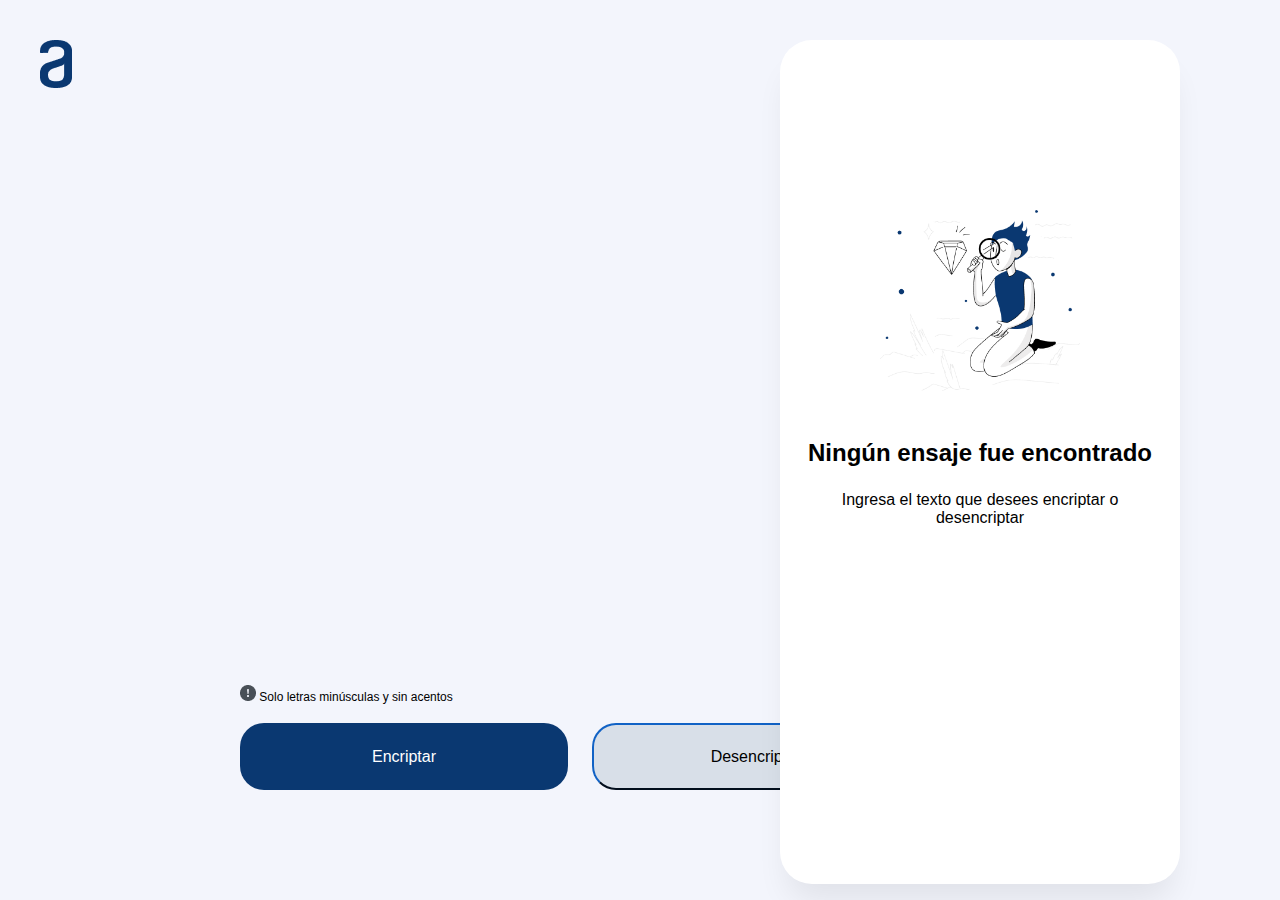
==== view/index.html @ 87e4fdad "agregar pagina inicial" ====
<!DOCTYPE html>
<html lang="es-MX">
<head>
    <meta charset="UTF-8">
    <meta http-equiv="X-UA-Compatible" content="IE=edge">
    <meta name="viewport" content="width=device-width, initial-scale=1.0">
    <title>Challenge - Encriptador de texto</title>
    <link rel="stylesheet" href="../resources/style/background.css">
    <link rel="stylesheet" href="../resources/style/formulario.css">
    <link rel="stylesheet" href="../resources/style/traductor.css">
</head>
<body>
    <img src="../resources/images/logo-alura.png" alt="logo-alura" id="logo">
    <section id="procesador">
        <form>
            <input type="text" name="texto-ingresado" id="texto-ingresado">
            <p id="consideracion"><img src="../resources/images/info-alura.png" alt="Consideración:"> Solo letras minúsculas y sin acentos</p>
            <div class="posicion-abajo">
                <button id="encriptar" class="boton texto-boton">Encriptar</button>
                <button id="desencriptar" class="boton texto-boton">Desencriptar</button>
            </div>
        </form>
    </section>
    <section id="traductor">
        <img src="../resources/images/muneco.png" alt="Información" id="muneco">
        <div id="info-traductor">
            <p id="destacado">Ningún ensaje fue encontrado</p>
            <p id="informativo">Ingresa el texto que desees encriptar o desencriptar</p>
        </div>
    </section>
</body>
</html>
---- resources/style/background.css ----
body {
    margin: 0;
    background-color: #F3F5FC;
}

#logo {
    position: absolute;
    left: 40px;
    top: 40px;
}
---- resources/style/formulario.css ----
#procesador {
    position: absolute;
    left: 240px;
    top: 168px;
}

#texto-ingresado {
    width: 577px;
    height: 48px;
    
    background-color: #F3F5FC;
    color: #0A3871;

    font-family: 'Inter', sans-serif;
    font-style: normal;
    font-size: 32px;

    border: none;
}

#texto-ingresado:focus {
    outline: none;
}

#encriptar {
    background-color: #0A3871;
    color: #FFFFFF;

    border-style: none;
}

#desencriptar {
    background-color: #D8DFE8;
    
    border-color: #0A3871;
}

#consideracion {
    width: 229px;
    height: 18px;

    font-size: 12px;
    font-family: 'Inter', sans-serif;

    display: block;

    position: absolute;
    top: 505px;
}

.boton {
    width: 328px;
    height: 67px;
    
    border-radius: 24px;
}

.posicion-abajo {
    /* bottom: 10lvh;
    margin-left: 1rem;
    margin-right: 1rem;
    gap: 8px; */
    display: flex;
    flex-direction: row;
    align-items: flex-start;
    gap: 24px;

    position: absolute;
    top: 555px;
}

.texto-boton {
    font-style: normal;
    font-weight: 400;
    font-size: 16px;
    font-family: 'Inter', sans-serif;
}

@media screen and (max-width: 800){
    
}
---- resources/style/traductor.css ----
#traductor {
    position: absolute;
    top: 40px;
    right: 100px;

    width: 400px;
    height: 844px;

    text-align: center;

    background-color: #FFFFFF;
    box-shadow: 0px 24px 32px -8px rgba(0, 0, 0, 0.08);
    border-radius: 32px;
}

#muneco {
    position: relative;
    width: 50%;
    top: 170px;
}

#info-traductor {
    position: relative;
    top: 190px;
}

#destacado {
    font-size: 24px;
    font-weight: bold;
    font-family: 'Inter', sans-serif;
}

#informativo {
    margin-left: 1em;
    margin-right: 1em;
    font-size: 16px;
    font-family: 'Inter', sans-serif;
}
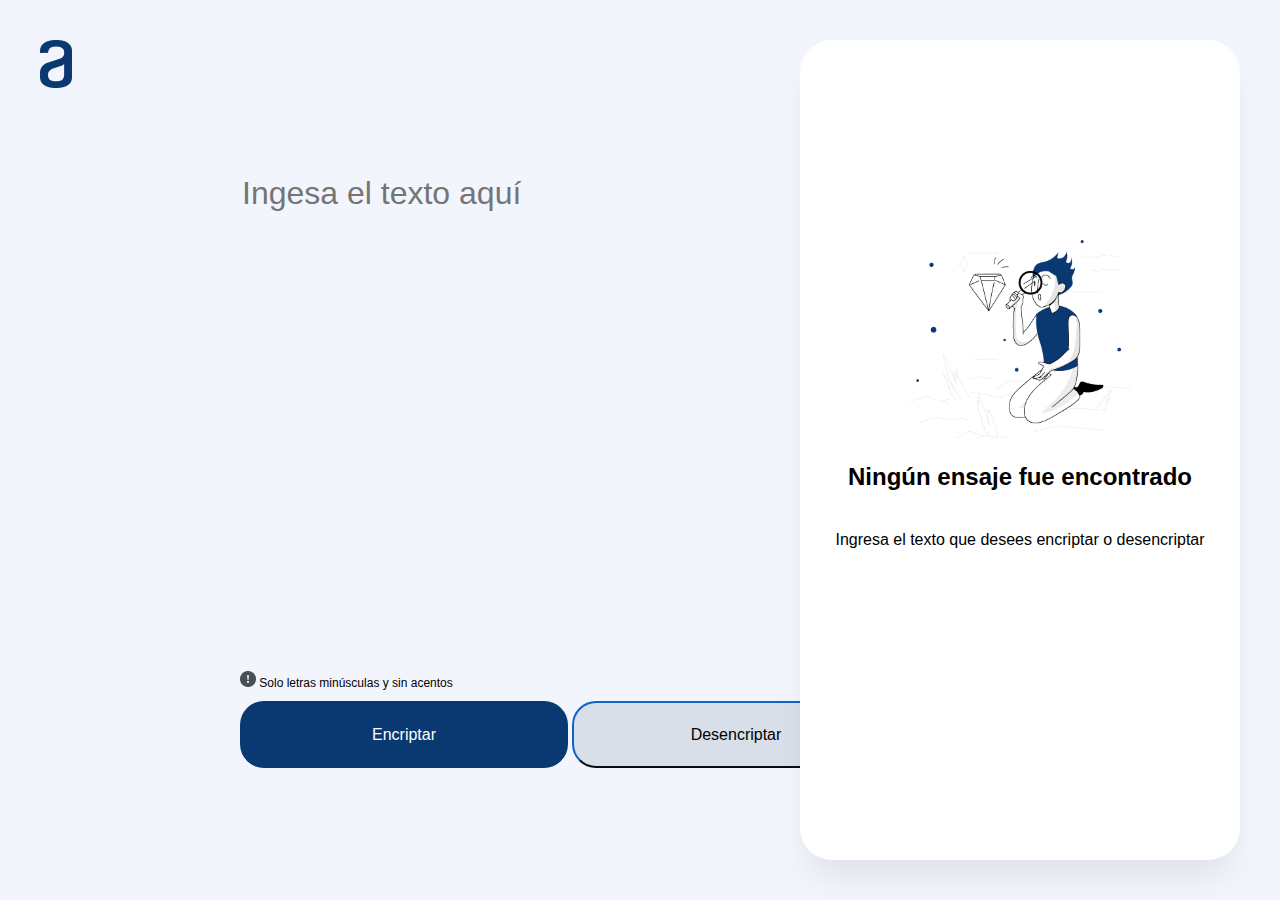
==== commit 3dbc8882: "actualizar parte responsividad en escritorio" ====
--- a/view/index.html
+++ b/view/index.html
@@ -8,22 +8,26 @@
     <link rel="stylesheet" href="../resources/style/background.css">
     <link rel="stylesheet" href="../resources/style/formulario.css">
     <link rel="stylesheet" href="../resources/style/traductor.css">
+    <script defer src="../script/indexController.js"></script>
+    <script defer src="../script/Encriptador.js"></script>
 </head>
 <body>
     <img src="../resources/images/logo-alura.png" alt="logo-alura" id="logo">
-    <section id="procesador">
-        <form>
-            <input type="text" name="texto-ingresado" id="texto-ingresado">
-            <p id="consideracion"><img src="../resources/images/info-alura.png" alt="Consideración:"> Solo letras minúsculas y sin acentos</p>
-            <div class="posicion-abajo">
-                <button id="encriptar" class="boton texto-boton">Encriptar</button>
-                <button id="desencriptar" class="boton texto-boton">Desencriptar</button>
+    <section id="contenedor-formulario">
+        <form id="procesador">
+            <input type="text" name="texto-ingresado" id="texto-ingresado" placeholder="Ingesa el texto aquí">
+            <div id="alinear-abajo">
+                <div>
+                    <p id="consideracion"><img src="../resources/images/info-alura.png" alt="Consideración:"> Solo letras minúsculas y sin acentos</p>
+                    <button id="encriptar" class="boton texto-boton">Encriptar</button>
+                    <button id="desencriptar" class="boton texto-boton">Desencriptar</button>
+                </div>
             </div>
         </form>
     </section>
-    <section id="traductor">
-        <img src="../resources/images/muneco.png" alt="Información" id="muneco">
-        <div id="info-traductor">
+    <section id="contenedor-traductor">
+        <div id="traductor">
+            <img src="../resources/images/muneco.png" alt="Información" id="muneco">
             <p id="destacado">Ningún ensaje fue encontrado</p>
             <p id="informativo">Ingresa el texto que desees encriptar o desencriptar</p>
         </div>
--- a/resources/style/background.css
+++ b/resources/style/background.css
@@ -5,6 +5,6 @@
 
 #logo {
     position: absolute;
-    left: 40px;
-    top: 40px;
+    margin-top: 40px;
+    margin-left: 40px;
 }--- a/resources/style/formulario.css
+++ b/resources/style/formulario.css
@@ -1,11 +1,21 @@
+#contenedor-procesador {
+    float: left;
+    height: 100lvh;
+}
+
 #procesador {
     position: absolute;
-    left: 240px;
-    top: 168px;
+    height: calc(100% - 210px);
+    min-height: 470px;
+
+    margin-top: 168px;
+    margin-left: 240px;
+    
+    width: auto;
 }
 
 #texto-ingresado {
-    width: 577px;
+    width: calc(100% - 4px);
     height: 48px;
     
     background-color: #F3F5FC;
@@ -22,6 +32,27 @@
     outline: none;
 }
 
+#alinear-abajo {
+    height: calc(100% - 140px);
+    /* margin-bottom: 100px; */
+    
+    position: relative;
+    display: flex;
+    justify-content: center;
+    align-items: flex-end;
+}
+
+#consideracion {
+    position: relative;
+
+    width: 229px;
+    height: 18px;
+    
+
+    font-size: 12px;
+    font-family: 'Inter', sans-serif;
+}
+
 #encriptar {
     background-color: #0A3871;
     color: #FFFFFF;
@@ -35,38 +66,12 @@
     border-color: #0A3871;
 }
 
-#consideracion {
-    width: 229px;
-    height: 18px;
-
-    font-size: 12px;
-    font-family: 'Inter', sans-serif;
-
-    display: block;
-
-    position: absolute;
-    top: 505px;
-}
 
 .boton {
     width: 328px;
     height: 67px;
     
     border-radius: 24px;
-}
-
-.posicion-abajo {
-    /* bottom: 10lvh;
-    margin-left: 1rem;
-    margin-right: 1rem;
-    gap: 8px; */
-    display: flex;
-    flex-direction: row;
-    align-items: flex-start;
-    gap: 24px;
-
-    position: absolute;
-    top: 555px;
 }
 
 .texto-boton {
@@ -76,6 +81,3 @@
     font-family: 'Inter', sans-serif;
 }
 
-@media screen and (max-width: 800){
-    
-}--- a/resources/style/traductor.css
+++ b/resources/style/traductor.css
@@ -1,11 +1,23 @@
+#contenedor-traductor {
+    float: right;
+    height: 100lvh;
+}
+
 #traductor {
-    position: absolute;
-    top: 40px;
-    right: 100px;
+    position: relative;
+    width: 440px;
+    height: calc(100% - 280px);
+    min-height: 400px;
 
-    width: 400px;
-    height: 844px;
+    margin-top: 40px;
+    margin-right: 40px;
+    padding-top: 200px;
 
+    display: flex;
+    flex-flow: column;
+    flex-direction: column;
+    align-items: center;
+    
     text-align: center;
 
     background-color: #FFFFFF;
@@ -16,21 +28,17 @@
 #muneco {
     position: relative;
     width: 50%;
-    top: 170px;
-}
-
-#info-traductor {
-    position: relative;
-    top: 190px;
 }
 
 #destacado {
+    position: relative;
     font-size: 24px;
     font-weight: bold;
     font-family: 'Inter', sans-serif;
 }
 
 #informativo {
+    position: relative;
     margin-left: 1em;
     margin-right: 1em;
     font-size: 16px;
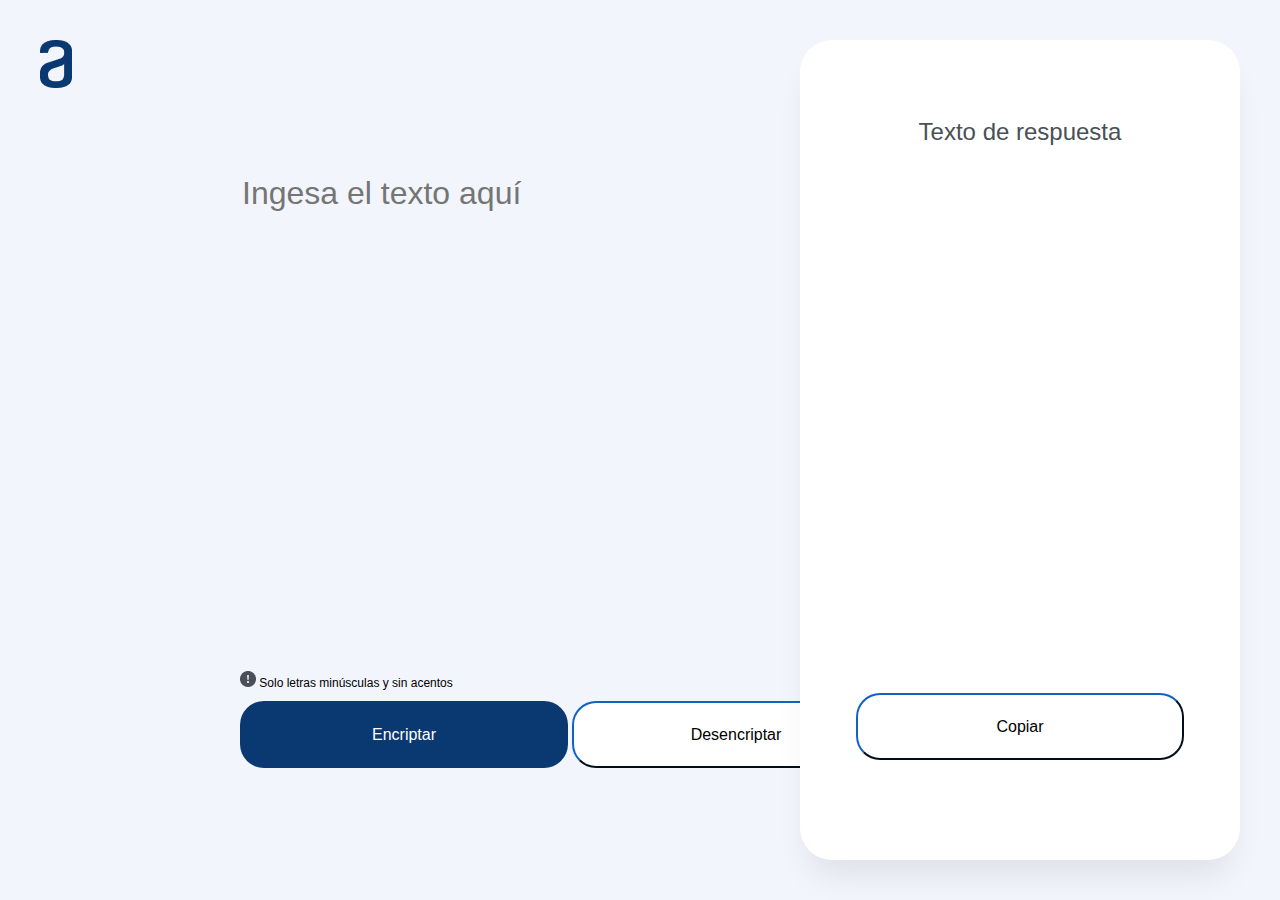
==== commit 6d35f538: "agregar descriptador y detalles de responsividad" ====
--- a/view/index.html
+++ b/view/index.html
@@ -10,26 +10,37 @@
     <link rel="stylesheet" href="../resources/style/traductor.css">
     <script defer src="../script/indexController.js"></script>
     <script defer src="../script/Encriptador.js"></script>
+    <script defer src="../script/Desencriptador.js"></script>
 </head>
 <body>
     <img src="../resources/images/logo-alura.png" alt="logo-alura" id="logo">
-    <section id="contenedor-formulario">
-        <form id="procesador">
-            <input type="text" name="texto-ingresado" id="texto-ingresado" placeholder="Ingesa el texto aquí">
+    <section id="contenedor-procesador">
+        <div id="procesador">
+            <form>
+                <input type="text" name="texto-ingresado" id="texto-ingresado" placeholder="Ingesa el texto aquí">
+            </form>
             <div id="alinear-abajo">
                 <div>
                     <p id="consideracion"><img src="../resources/images/info-alura.png" alt="Consideración:"> Solo letras minúsculas y sin acentos</p>
                     <button id="encriptar" class="boton texto-boton">Encriptar</button>
-                    <button id="desencriptar" class="boton texto-boton">Desencriptar</button>
+                    <button id="desencriptar" class="desencriptar boton texto-boton">Desencriptar</button>
                 </div>
             </div>
-        </form>
+        </div>
     </section>
     <section id="contenedor-traductor">
         <div id="traductor">
+            <p id="respuesta">Texto de respuesta</p>
             <img src="../resources/images/muneco.png" alt="Información" id="muneco">
             <p id="destacado">Ningún ensaje fue encontrado</p>
             <p id="informativo">Ingresa el texto que desees encriptar o desencriptar</p>
+            <div id="contenedor-copiar">
+                <div class="alineado">
+                    <div>
+                        <button id="copiar" class="desencriptar boton texto-boton">Copiar</button>
+                    </div>
+                </div>
+            </div>
         </div>
     </section>
 </body>
--- a/resources/style/formulario.css
+++ b/resources/style/formulario.css
@@ -6,7 +6,7 @@
 #procesador {
     position: absolute;
     height: calc(100% - 210px);
-    min-height: 470px;
+    min-height: 520px;
 
     margin-top: 168px;
     margin-left: 240px;
@@ -34,7 +34,6 @@
 
 #alinear-abajo {
     height: calc(100% - 140px);
-    /* margin-bottom: 100px; */
     
     position: relative;
     display: flex;
@@ -47,7 +46,6 @@
 
     width: 229px;
     height: 18px;
-    
 
     font-size: 12px;
     font-family: 'Inter', sans-serif;
@@ -60,12 +58,19 @@
     border-style: none;
 }
 
-#desencriptar {
-    background-color: #D8DFE8;
+#encriptar:hover {
+    background-color: #072B61;
+}
+
+.desencriptar {
+    background-color: #FFFFFF;
     
     border-color: #0A3871;
 }
 
+.desencriptar:hover {
+    background-color: #D8DFE8;
+}
 
 .boton {
     width: 328px;
--- a/resources/style/traductor.css
+++ b/resources/style/traductor.css
@@ -7,7 +7,7 @@
     position: relative;
     width: 440px;
     height: calc(100% - 280px);
-    min-height: 400px;
+    min-height: 450px;
 
     margin-top: 40px;
     margin-right: 40px;
@@ -25,9 +25,23 @@
     border-radius: 32px;
 }
 
+#respuesta {
+    position: absolute;
+    font-family: 'Inter', sans-serif;
+    font-style: normal;
+    font-size: 24px;
+    top: 50px;
+
+    line-height: 150%;
+
+    color: #495057;
+    display: block;
+}
+
 #muneco {
     position: relative;
     width: 50%;
+    display: none;
 }
 
 #destacado {
@@ -35,6 +49,7 @@
     font-size: 24px;
     font-weight: bold;
     font-family: 'Inter', sans-serif;
+    display: none;
 }
 
 #informativo {
@@ -43,4 +58,24 @@
     margin-right: 1em;
     font-size: 16px;
     font-family: 'Inter', sans-serif;
+    display: none
+}
+
+#contenedor-copiar {
+    height: calc(100%);
+    
+    position: relative;
+    display: flex;
+    flex-flow: column;
+    flex-direction: column;
+    align-items: flex-end;
+}
+
+.alineado {
+    height: calc(100% - 100px);
+    
+    position: relative;
+    display: flex;
+    justify-content: center;
+    align-items: flex-end;
 }